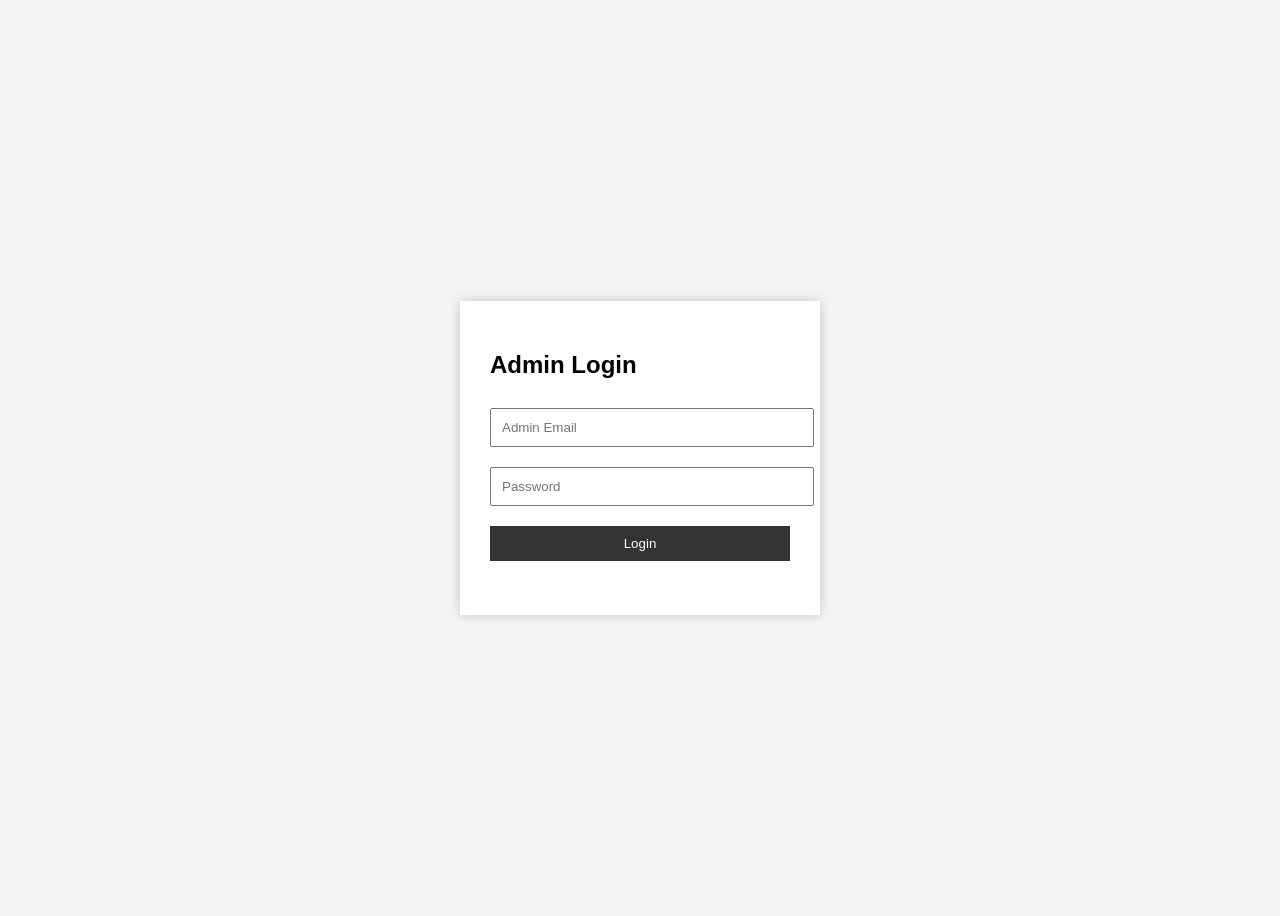
==== admin-login.html @ ff436834 "frontend ready" ====
<!DOCTYPE html>
<html>
<head>
  <title>Admin Login</title>
  <style>
    body {
      font-family: Arial;
      background: #f4f4f4;
      display: flex;
      justify-content: center;
      align-items: center;
      height: 100vh;
    }
    .login-box {
      background: white;
      padding: 30px;
      width: 300px;
      box-shadow: 0 0 10px rgba(0,0,0,0.2);
    }
    input, button {
      width: 100%;
      padding: 10px;
      margin: 10px 0;
    }
    button {
      background: #333;
      color: white;
      border: none;
      cursor: pointer;
    }
    .error {
      color: red;
      font-size: 14px;
    }
  </style>
</head>
<body>

<div class="login-box">
  <h2>Admin Login</h2>

  <input type="email" id="email" placeholder="Admin Email">
  <input type="password" id="password" placeholder="Password">
  <button onclick="login()">Login</button>

  <p class="error" id="error"></p>
</div>

<script>
function login() {
  const email = document.getElementById("email").value;
  const password = document.getElementById("password").value;

  // 🔐 ADMIN CREDENTIALS (change later)
  if (email === "admin@partyparadise.com" && password === "admin123") {
    localStorage.setItem("adminLoggedIn", "true");
    window.location.href = "admin.html";
  } else {
    document.getElementById("error").innerText = "Invalid credentials";
  }
}
</script>

</body>
</html>
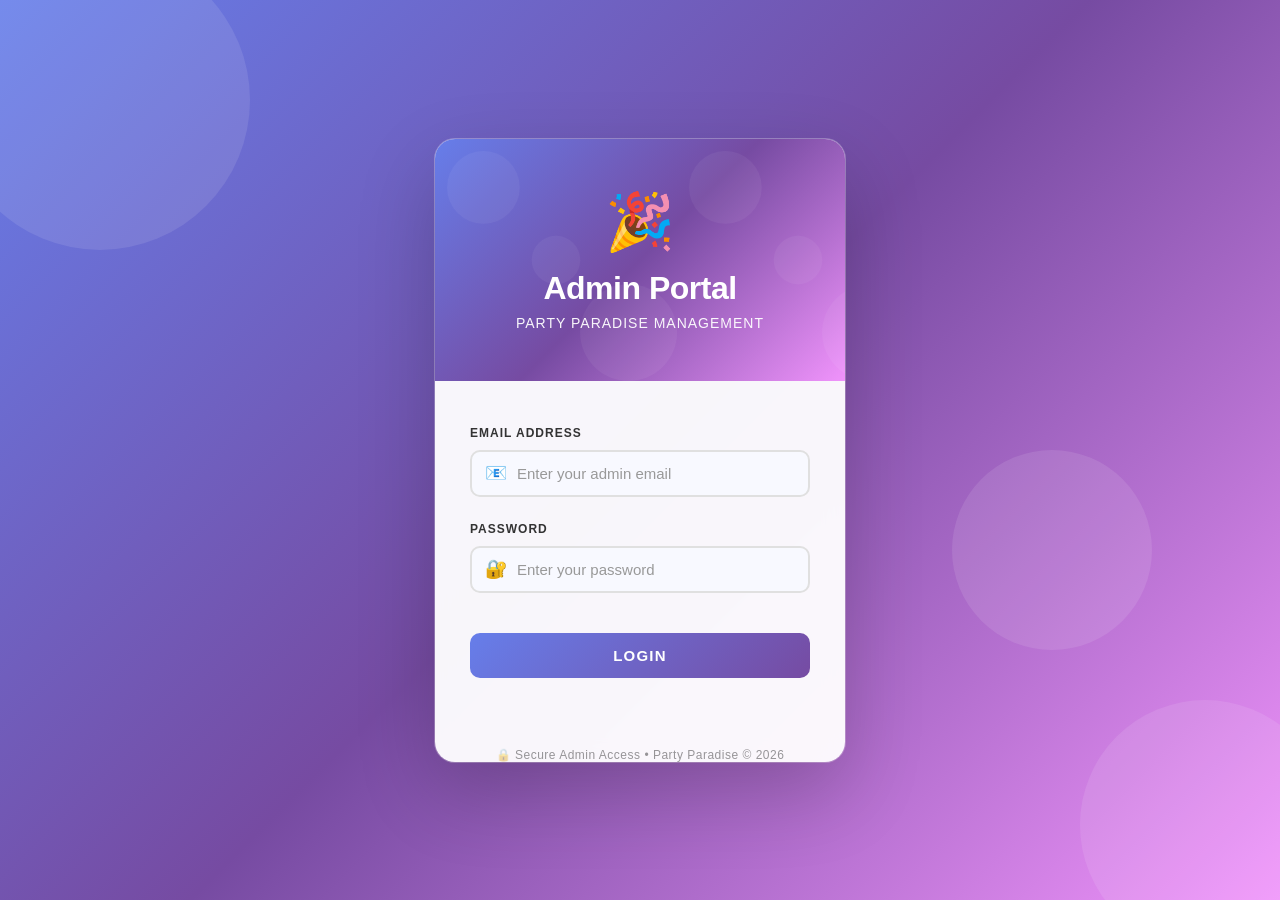
==== commit 79fbd4f2: "ADDED UI" ====
--- a/admin-login.html
+++ b/admin-login.html
@@ -1,64 +1,514 @@
 <!DOCTYPE html>
 <html>
 <head>
-  <title>Admin Login</title>
+  <meta charset="UTF-8">
+  <meta name="viewport" content="width=device-width, initial-scale=1.0">
+  <title>Admin Login - Party Paradise</title>
   <style>
+    * {
+      margin: 0;
+      padding: 0;
+      box-sizing: border-box;
+    }
+
     body {
-      font-family: Arial;
-      background: #f4f4f4;
+      font-family: 'Segoe UI', Tahoma, Geneva, Verdana, sans-serif;
+      background: linear-gradient(135deg, #667eea 0%, #764ba2 50%, #f093fb 100%);
+      min-height: 100vh;
       display: flex;
       justify-content: center;
       align-items: center;
-      height: 100vh;
-    }
-    .login-box {
+      position: relative;
+      overflow: hidden;
+    }
+
+    /* Animated background decorations */
+    .background-decoration {
+      position: fixed;
+      width: 100%;
+      height: 100%;
+      top: 0;
+      left: 0;
+      z-index: 0;
+      overflow: hidden;
+    }
+
+    .blob {
+      position: absolute;
+      border-radius: 50%;
+      opacity: 0.1;
+      animation: float 6s ease-in-out infinite;
+    }
+
+    .blob1 {
+      width: 300px;
+      height: 300px;
       background: white;
-      padding: 30px;
-      width: 300px;
-      box-shadow: 0 0 10px rgba(0,0,0,0.2);
-    }
-    input, button {
+      top: -50px;
+      left: -50px;
+      animation-delay: 0s;
+    }
+
+    .blob2 {
+      width: 250px;
+      height: 250px;
+      background: white;
+      bottom: -50px;
+      right: -50px;
+      animation-delay: 2s;
+    }
+
+    .blob3 {
+      width: 200px;
+      height: 200px;
+      background: white;
+      top: 50%;
+      right: 10%;
+      animation-delay: 4s;
+    }
+
+    @keyframes float {
+      0%, 100% {
+        transform: translate(0, 0) scale(1);
+      }
+      50% {
+        transform: translate(30px, -30px) scale(1.1);
+      }
+    }
+
+    .container {
       width: 100%;
-      padding: 10px;
-      margin: 10px 0;
-    }
-    button {
-      background: #333;
+      max-width: 450px;
+      padding: 20px;
+      position: relative;
+      z-index: 10;
+    }
+
+    .login-wrapper {
+      background: rgba(255, 255, 255, 0.95);
+      backdrop-filter: blur(10px);
+      border-radius: 20px;
+      box-shadow: 0 30px 80px rgba(0, 0, 0, 0.2), 0 0 0 1px rgba(255, 255, 255, 0.3);
+      overflow: hidden;
+      animation: slideUp 0.6s ease-out;
+    }
+
+    @keyframes slideUp {
+      from {
+        opacity: 0;
+        transform: translateY(40px);
+      }
+      to {
+        opacity: 1;
+        transform: translateY(0);
+      }
+    }
+
+    .login-header {
+      background: linear-gradient(135deg, #667eea 0%, #764ba2 50%, #f093fb 100%);
+      padding: 50px 30px;
+      text-align: center;
+      color: white;
+      position: relative;
+      overflow: hidden;
+    }
+
+    .login-header::before {
+      content: '';
+      position: absolute;
+      top: 0;
+      left: 0;
+      right: 0;
+      bottom: 0;
+      background: url('data:image/svg+xml,<svg xmlns="http://www.w3.org/2000/svg" viewBox="0 0 100 100"><circle cx="20" cy="20" r="15" fill="white" opacity="0.05"/><circle cx="80" cy="80" r="20" fill="white" opacity="0.05"/><circle cx="50" cy="50" r="10" fill="white" opacity="0.05"/></svg>');
+      pointer-events: none;
+    }
+
+    .login-header h1 {
+      font-size: 32px;
+      margin-bottom: 8px;
+      font-weight: 700;
+      position: relative;
+      z-index: 2;
+      letter-spacing: -0.5px;
+    }
+
+    .login-header p {
+      font-size: 14px;
+      opacity: 0.95;
+      letter-spacing: 1px;
+      position: relative;
+      z-index: 2;
+      text-transform: uppercase;
+      font-weight: 500;
+    }
+
+    .login-icon {
+      font-size: 56px;
+      margin-bottom: 15px;
+      position: relative;
+      z-index: 2;
+      animation: bounce 2s ease-in-out infinite;
+    }
+
+    @keyframes bounce {
+      0%, 100% {
+        transform: translateY(0);
+      }
+      50% {
+        transform: translateY(-10px);
+      }
+    }
+
+    .login-form {
+      padding: 45px 35px;
+    }
+
+    .form-group {
+      margin-bottom: 25px;
+      position: relative;
+    }
+
+    .form-group label {
+      display: block;
+      font-size: 12px;
+      font-weight: 700;
+      color: #333;
+      margin-bottom: 10px;
+      text-transform: uppercase;
+      letter-spacing: 1px;
+    }
+
+    .input-wrapper {
+      position: relative;
+    }
+
+    .input-icon {
+      position: absolute;
+      left: 15px;
+      top: 50%;
+      transform: translateY(-50%);
+      color: #667eea;
+      font-size: 18px;
+      pointer-events: none;
+      transition: all 0.3s ease;
+    }
+
+    .form-group input {
+      width: 100%;
+      padding: 13px 15px 13px 45px;
+      border: 2px solid #e0e0e0;
+      border-radius: 10px;
+      font-size: 15px;
+      transition: all 0.3s ease;
+      font-family: inherit;
+      background: #f8f9ff;
+    }
+
+    .form-group input:focus {
+      outline: none;
+      border-color: #667eea;
+      box-shadow: 0 0 0 4px rgba(102, 126, 234, 0.15);
+      background-color: white;
+    }
+
+    .form-group input:focus + .input-icon {
+      color: #764ba2;
+      transform: translateY(-50%) scale(1.2);
+    }
+
+    .form-group input::placeholder {
+      color: #999;
+    }
+
+    .login-btn {
+      width: 100%;
+      padding: 14px;
+      background: linear-gradient(135deg, #667eea 0%, #764ba2 100%);
       color: white;
       border: none;
+      border-radius: 10px;
+      font-size: 15px;
+      font-weight: 700;
       cursor: pointer;
-    }
+      transition: all 0.3s ease;
+      margin-top: 15px;
+      text-transform: uppercase;
+      letter-spacing: 1.2px;
+      position: relative;
+      overflow: hidden;
+    }
+
+    .login-btn::before {
+      content: '';
+      position: absolute;
+      top: 0;
+      left: -100%;
+      width: 100%;
+      height: 100%;
+      background: rgba(255, 255, 255, 0.2);
+      transition: left 0.3s ease;
+    }
+
+    .login-btn:hover::before {
+      left: 100%;
+    }
+
+    .login-btn:hover {
+      transform: translateY(-3px);
+      box-shadow: 0 15px 40px rgba(102, 126, 234, 0.4);
+    }
+
+    .login-btn:active {
+      transform: translateY(-1px);
+    }
+
+    .login-btn.loading {
+      pointer-events: none;
+      opacity: 0.8;
+    }
+
+    .spinner {
+      display: none;
+      width: 16px;
+      height: 16px;
+      border: 2px solid rgba(255, 255, 255, 0.3);
+      border-top: 2px solid white;
+      border-radius: 50%;
+      animation: spin 0.8s linear infinite;
+      margin: 0 auto;
+    }
+
+    .login-btn.loading .spinner {
+      display: block;
+    }
+
+    .login-btn.loading .btn-text {
+      display: none;
+    }
+
+    @keyframes spin {
+      to {
+        transform: rotate(360deg);
+      }
+    }
+
     .error {
-      color: red;
-      font-size: 14px;
+      color: #e74c3c;
+      font-size: 13px;
+      margin-top: 15px;
+      padding: 12px 15px;
+      background-color: #ffe0e0;
+      border-left: 4px solid #e74c3c;
+      border-radius: 8px;
+      display: none;
+      animation: shake 0.5s ease;
+    }
+
+    .error.show {
+      display: block;
+      animation: shake 0.5s ease;
+    }
+
+    @keyframes shake {
+      0%, 100% { transform: translateX(0); }
+      25% { transform: translateX(-5px); }
+      75% { transform: translateX(5px); }
+    }
+
+    .success-message {
+      color: #27ae60;
+      font-size: 13px;
+      margin-top: 15px;
+      padding: 12px 15px;
+      background-color: #e0ffe0;
+      border-left: 4px solid #27ae60;
+      border-radius: 8px;
+      display: none;
+      animation: slideIn 0.3s ease;
+    }
+
+    .success-message.show {
+      display: block;
+    }
+
+    @keyframes slideIn {
+      from {
+        opacity: 0;
+        transform: translateY(-10px);
+      }
+      to {
+        opacity: 1;
+        transform: translateY(0);
+      }
+    }
+
+    .footer-text {
+      text-align: center;
+      margin-top: 25px;
+      color: rgba(0, 0, 0, 0.4);
+      font-size: 12px;
+      letter-spacing: 0.5px;
+    }
+
+    @media (max-width: 480px) {
+      .login-header {
+        padding: 40px 25px;
+      }
+
+      .login-form {
+        padding: 35px 25px;
+      }
+
+      .login-header h1 {
+        font-size: 28px;
+      }
+
+      .login-icon {
+        font-size: 48px;
+      }
+
+      .blob1, .blob2, .blob3 {
+        opacity: 0.05;
+      }
     }
   </style>
 </head>
 <body>
-
-<div class="login-box">
-  <h2>Admin Login</h2>
-
-  <input type="email" id="email" placeholder="Admin Email">
-  <input type="password" id="password" placeholder="Password">
-  <button onclick="login()">Login</button>
-
-  <p class="error" id="error"></p>
-</div>
+  <div class="background-decoration">
+    <div class="blob blob1"></div>
+    <div class="blob blob2"></div>
+    <div class="blob blob3"></div>
+  </div>
+
+
+  <div class="container">
+    <div class="login-wrapper">
+      <div class="login-header">
+        <div class="login-icon">🎉</div>
+        <h1>Admin Portal</h1>
+        <p>Party Paradise Management</p>
+      </div>
+
+      <div class="login-form">
+        <form id="loginForm">
+          <div class="form-group">
+            <label for="email">Email Address</label>
+            <div class="input-wrapper">
+              <input type="email" id="email" placeholder="Enter your admin email" required>
+              <span class="input-icon">📧</span>
+            </div>
+          </div>
+
+          <div class="form-group">
+            <label for="password">Password</label>
+            <div class="input-wrapper">
+              <input type="password" id="password" placeholder="Enter your password" required>
+              <span class="input-icon">🔐</span>
+            </div>
+          </div>
+
+          <button type="button" class="login-btn" onclick="login()" id="loginBtn">
+            <span class="btn-text">Login</span>
+            <div class="spinner"></div>
+          </button>
+
+          <p class="error" id="error"></p>
+          <p class="success-message" id="success"></p>
+        </form>
+      </div>
+
+      <div class="footer-text">
+        🔒 Secure Admin Access • Party Paradise © 2026
+      </div>
+    </div>
+  </div>
 
 <script>
 function login() {
-  const email = document.getElementById("email").value;
+  const email = document.getElementById("email").value.trim();
   const password = document.getElementById("password").value;
-
-  // 🔐 ADMIN CREDENTIALS (change later)
-  if (email === "admin@partyparadise.com" && password === "admin123") {
-    localStorage.setItem("adminLoggedIn", "true");
-    window.location.href = "admin.html";
-  } else {
-    document.getElementById("error").innerText = "Invalid credentials";
+  const errorElement = document.getElementById("error");
+  const successElement = document.getElementById("success");
+  const loginBtn = document.getElementById("loginBtn");
+
+  // Clear previous messages
+  errorElement.classList.remove("show");
+  successElement.classList.remove("show");
+  errorElement.innerText = "";
+  successElement.innerText = "";
+
+  // Validation
+  if (!email || !password) {
+    errorElement.innerText = "⚠️ Please enter both email and password";
+    errorElement.classList.add("show");
+    return;
   }
+
+  // Email validation
+  if (!isValidEmail(email)) {
+    errorElement.innerText = "⚠️ Please enter a valid email address";
+    errorElement.classList.add("show");
+    return;
+  }
+
+  // Show loading state
+  loginBtn.classList.add("loading");
+
+  // Simulate API call delay
+  setTimeout(() => {
+    // 🔐 ADMIN CREDENTIALS (change later)
+    if (email === "admin@partyparadise.com" && password === "admin123") {
+      // Success
+      successElement.innerText = "✅ Login successful! Redirecting...";
+      successElement.classList.add("show");
+
+      localStorage.setItem("adminLoggedIn", "true");
+
+      // Redirect after a brief delay
+      setTimeout(() => {
+        window.location.href = "admin.html";
+      }, 800);
+    } else {
+      // Failure
+      errorElement.innerText = "❌ Invalid email or password. Please try again.";
+      errorElement.classList.add("show");
+      loginBtn.classList.remove("loading");
+
+      // Shake animation - shake the form
+      document.querySelector(".login-wrapper").style.animation = "none";
+      setTimeout(() => {
+        document.querySelector(".login-wrapper").style.animation = "";
+      }, 10);
+    }
+  }, 1000);
 }
+
+function isValidEmail(email) {
+  const emailRegex = /^[^\s@]+@[^\s@]+\.[^\s@]+$/;
+  return emailRegex.test(email);
+}
+
+// Allow Enter key to submit form
+document.addEventListener("DOMContentLoaded", function() {
+  document.getElementById("loginForm").addEventListener("keypress", function(e) {
+    if (e.key === "Enter") {
+      e.preventDefault();
+      login();
+    }
+  });
+
+  // Add focus effects to inputs
+  const inputs = document.querySelectorAll(".form-group input");
+  inputs.forEach(input => {
+    input.addEventListener("focus", function() {
+      this.parentElement.parentElement.classList.add("focused");
+    });
+    input.addEventListener("blur", function() {
+      this.parentElement.parentElement.classList.remove("focused");
+    });
+  });
+});
 </script>
 
 </body>
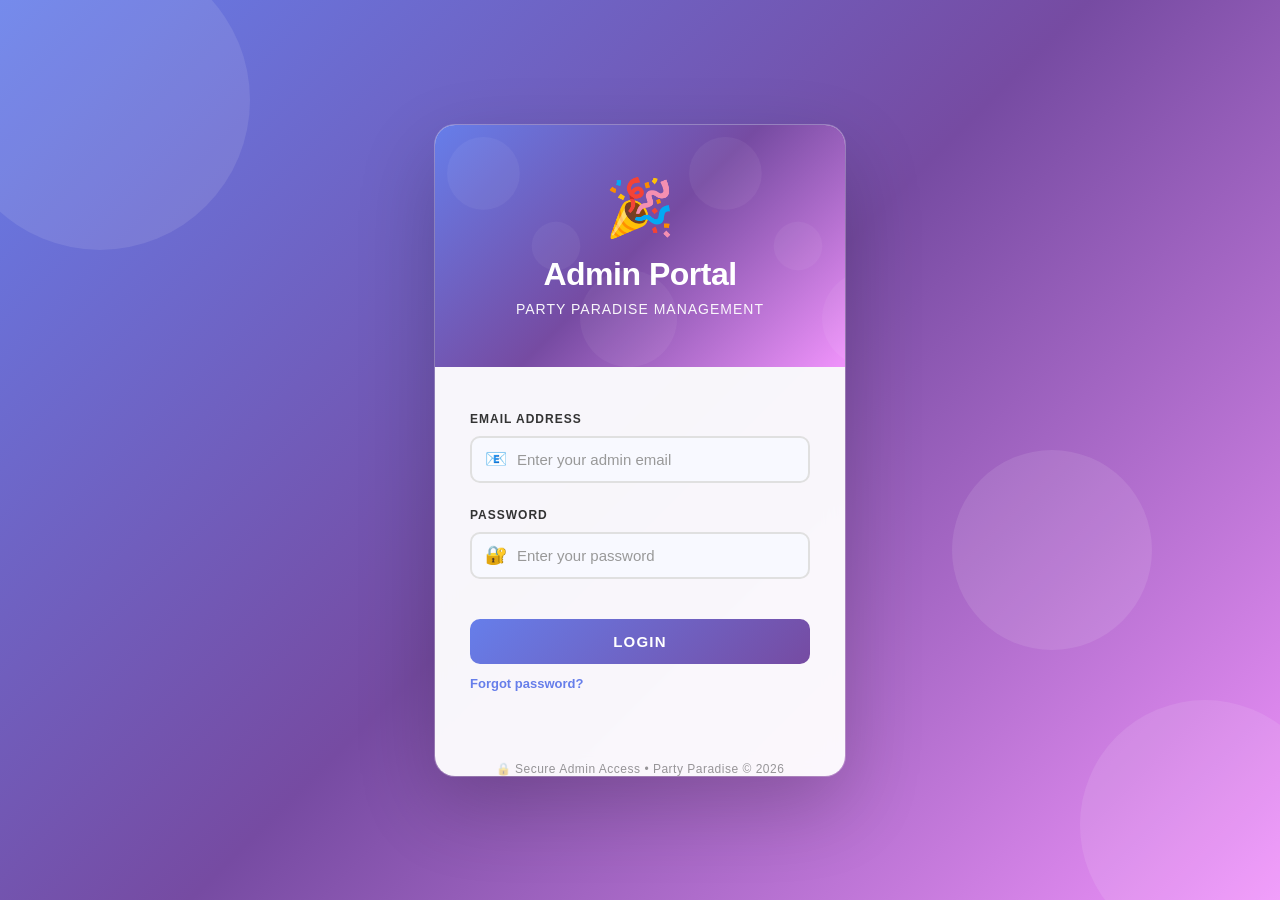
==== commit 71a7fed7: "Enhanced UI and updated website" ====
--- a/admin-login.html
+++ b/admin-login.html
@@ -162,6 +162,21 @@
 
     .login-form {
       padding: 45px 35px;
+    }
+
+    .forgot-password {
+      display: inline-flex;
+      margin-top: 12px;
+      color: #667eea;
+      font-size: 13px;
+      font-weight: 600;
+      text-decoration: none;
+      transition: color 0.2s ease;
+    }
+
+    .forgot-password:hover {
+      color: #764ba2;
+      text-decoration: underline;
     }
 
     .form-group {
@@ -351,6 +366,112 @@
       letter-spacing: 0.5px;
     }
 
+    .modal {
+      display: none;
+      position: fixed;
+      inset: 0;
+      z-index: 2000;
+      background: rgba(15, 23, 42, 0.52);
+      padding: 20px;
+      backdrop-filter: blur(6px);
+    }
+
+    .modal.show {
+      display: flex;
+      align-items: center;
+      justify-content: center;
+    }
+
+    .modal-card {
+      width: 100%;
+      max-width: 420px;
+      background: rgba(255, 255, 255, 0.97);
+      border-radius: 18px;
+      box-shadow: 0 24px 60px rgba(0, 0, 0, 0.22);
+      overflow: hidden;
+      animation: slideUp 0.25s ease-out;
+    }
+
+    .modal-head {
+      padding: 22px 24px 16px;
+      background: linear-gradient(135deg, #667eea 0%, #764ba2 100%);
+      color: white;
+    }
+
+    .modal-head h3 {
+      font-size: 20px;
+      margin-bottom: 6px;
+    }
+
+    .modal-head p {
+      font-size: 13px;
+      opacity: 0.92;
+      text-transform: none;
+      letter-spacing: 0;
+    }
+
+    .modal-body {
+      padding: 22px 24px 24px;
+    }
+
+    .modal-actions {
+      display: flex;
+      gap: 10px;
+      margin-top: 10px;
+    }
+
+    .secondary-btn {
+      width: 100%;
+      padding: 14px;
+      border-radius: 10px;
+      border: 1px solid #d9def7;
+      background: #fff;
+      color: #667eea;
+      font-weight: 700;
+      cursor: pointer;
+      transition: all 0.2s ease;
+    }
+
+    .secondary-btn:hover {
+      background: #f6f8ff;
+    }
+
+    .reset-step {
+      display: none;
+    }
+
+    .reset-step.active {
+      display: block;
+    }
+
+    .otp-hint {
+      margin-top: 10px;
+      font-size: 13px;
+      color: #555;
+      line-height: 1.5;
+    }
+
+    .mini-label {
+      display: block;
+      margin-bottom: 8px;
+      font-size: 12px;
+      font-weight: 700;
+      color: #333;
+      text-transform: uppercase;
+      letter-spacing: 1px;
+    }
+
+    .mobile-pill {
+      display: inline-block;
+      margin-top: 6px;
+      padding: 6px 10px;
+      border-radius: 999px;
+      background: #eef2ff;
+      color: #4f46e5;
+      font-size: 12px;
+      font-weight: 700;
+    }
+
     @media (max-width: 480px) {
       .login-header {
         padding: 40px 25px;
@@ -413,6 +534,8 @@
             <div class="spinner"></div>
           </button>
 
+          <a href="#" class="forgot-password" id="forgotPasswordLink">Forgot password?</a>
+
           <p class="error" id="error"></p>
           <p class="success-message" id="success"></p>
         </form>
@@ -424,7 +547,156 @@
     </div>
   </div>
 
+  <div class="modal" id="resetModal" aria-hidden="true">
+    <div class="modal-card">
+      <div class="modal-head">
+        <h3>Reset Password</h3>
+        <p>Verify the OTP sent to the registered mobile number.</p>
+      </div>
+      <div class="modal-body">
+        <div id="resetStep1" class="reset-step active">
+          <label class="mini-label" for="resetMobile">Registered Mobile Number</label>
+          <input type="tel" id="resetMobile" value="+91 8884093228" readonly>
+          <div class="mobile-pill">Registered mobile on file</div>
+          <p class="otp-hint">An OTP will be generated for the registered mobile number. This demo flow simulates the OTP step inside the admin login page.</p>
+          <div class="modal-actions">
+            <button type="button" class="login-btn" id="sendOtpBtn" style="margin-top:0;">Send OTP</button>
+            <button type="button" class="secondary-btn" id="cancelResetBtn">Cancel</button>
+          </div>
+        </div>
+
+        <div id="resetStep2" class="reset-step">
+          <label class="mini-label" for="otpInput">Enter OTP</label>
+          <input type="text" id="otpInput" placeholder="Enter 6-digit OTP" maxlength="6">
+
+          <label class="mini-label" for="newPassword" style="margin-top:16px;">New Password</label>
+          <input type="password" id="newPassword" placeholder="Create new password">
+
+          <label class="mini-label" for="confirmPassword" style="margin-top:16px;">Confirm Password</label>
+          <input type="password" id="confirmPassword" placeholder="Confirm new password">
+
+          <p class="otp-hint" id="otpInfo"></p>
+          <div class="modal-actions">
+            <button type="button" class="login-btn" id="verifyOtpBtn" style="margin-top:0;">Verify and Reset</button>
+            <button type="button" class="secondary-btn" id="backBtn">Back</button>
+          </div>
+        </div>
+
+        <p class="error" id="resetError" style="display:none;"></p>
+        <p class="success-message" id="resetSuccess" style="display:none;"></p>
+      </div>
+    </div>
+  </div>
+
 <script>
+const DEFAULT_ADMIN_PASSWORD = "admin123";
+const ADMIN_PASSWORD_KEY = "partyParadiseAdminPassword";
+const OTP_KEY = "partyParadiseAdminOtp";
+const OTP_EXPIRES_KEY = "partyParadiseAdminOtpExpires";
+
+function getStoredAdminPassword() {
+  return localStorage.getItem(ADMIN_PASSWORD_KEY) || DEFAULT_ADMIN_PASSWORD;
+}
+
+function setMessage(element, text, type) {
+  element.classList.remove("show");
+  element.style.display = "block";
+  element.textContent = text;
+  element.style.color = type === "success" ? "#1f8f56" : "#e74c3c";
+  element.style.backgroundColor = type === "success" ? "#e0ffe0" : "#ffe0e0";
+  element.style.borderLeftColor = type === "success" ? "#27ae60" : "#e74c3c";
+  element.classList.add("show");
+}
+
+function clearMessage(element) {
+  element.classList.remove("show");
+  element.style.display = "none";
+  element.textContent = "";
+}
+
+function openResetModal() {
+  document.getElementById("resetModal").classList.add("show");
+  document.getElementById("resetModal").setAttribute("aria-hidden", "false");
+  document.getElementById("resetStep1").classList.add("active");
+  document.getElementById("resetStep2").classList.remove("active");
+  document.getElementById("otpInput").value = "";
+  document.getElementById("newPassword").value = "";
+  document.getElementById("confirmPassword").value = "";
+  clearMessage(document.getElementById("resetError"));
+  clearMessage(document.getElementById("resetSuccess"));
+}
+
+function closeResetModal() {
+  document.getElementById("resetModal").classList.remove("show");
+  document.getElementById("resetModal").setAttribute("aria-hidden", "true");
+}
+
+function generateOtp() {
+  return String(Math.floor(100000 + Math.random() * 900000));
+}
+
+function startOtpFlow() {
+  const otp = generateOtp();
+  const expiresAt = Date.now() + 5 * 60 * 1000;
+  localStorage.setItem(OTP_KEY, otp);
+  localStorage.setItem(OTP_EXPIRES_KEY, String(expiresAt));
+
+  document.getElementById("otpInfo").innerHTML =
+    `OTP sent to the registered mobile number <span class="mobile-pill">+91 8884093228</span>. Demo OTP: <strong>${otp}</strong>`;
+
+  document.getElementById("resetStep1").classList.remove("active");
+  document.getElementById("resetStep2").classList.add("active");
+  clearMessage(document.getElementById("resetError"));
+  clearMessage(document.getElementById("resetSuccess"));
+}
+
+function verifyAndResetPassword() {
+  const enteredOtp = document.getElementById("otpInput").value.trim();
+  const newPassword = document.getElementById("newPassword").value;
+  const confirmPassword = document.getElementById("confirmPassword").value;
+  const resetError = document.getElementById("resetError");
+  const resetSuccess = document.getElementById("resetSuccess");
+  const savedOtp = localStorage.getItem(OTP_KEY);
+  const expiresAt = Number(localStorage.getItem(OTP_EXPIRES_KEY) || 0);
+
+  clearMessage(resetError);
+  clearMessage(resetSuccess);
+
+  if (!enteredOtp || !newPassword || !confirmPassword) {
+    setMessage(resetError, "Please fill in the OTP and both password fields.", "error");
+    return;
+  }
+
+  if (Date.now() > expiresAt) {
+    setMessage(resetError, "OTP expired. Please request a new one.", "error");
+    return;
+  }
+
+  if (enteredOtp !== savedOtp) {
+    setMessage(resetError, "Invalid OTP. Please try again.", "error");
+    return;
+  }
+
+  if (newPassword.length < 6) {
+    setMessage(resetError, "Password should be at least 6 characters.", "error");
+    return;
+  }
+
+  if (newPassword !== confirmPassword) {
+    setMessage(resetError, "Passwords do not match.", "error");
+    return;
+  }
+
+  localStorage.setItem(ADMIN_PASSWORD_KEY, newPassword);
+  localStorage.removeItem(OTP_KEY);
+  localStorage.removeItem(OTP_EXPIRES_KEY);
+  setMessage(resetSuccess, "Password updated successfully. You can now log in with the new password.", "success");
+
+  setTimeout(() => {
+    closeResetModal();
+  }, 1200);
+}
+
 function login() {
   const email = document.getElementById("email").value.trim();
   const password = document.getElementById("password").value;
@@ -458,7 +730,7 @@
   // Simulate API call delay
   setTimeout(() => {
     // 🔐 ADMIN CREDENTIALS (change later)
-    if (email === "admin@partyparadise.com" && password === "admin123") {
+    if (email === "admin@partyparadise.com" && password === getStoredAdminPassword()) {
       // Success
       successElement.innerText = "✅ Login successful! Redirecting...";
       successElement.classList.add("show");
@@ -508,8 +780,29 @@
       this.parentElement.parentElement.classList.remove("focused");
     });
   });
+
+  document.getElementById("forgotPasswordLink").addEventListener("click", function(e) {
+    e.preventDefault();
+    openResetModal();
+  });
+
+  document.getElementById("sendOtpBtn").addEventListener("click", startOtpFlow);
+  document.getElementById("verifyOtpBtn").addEventListener("click", verifyAndResetPassword);
+  document.getElementById("cancelResetBtn").addEventListener("click", closeResetModal);
+  document.getElementById("backBtn").addEventListener("click", function() {
+    document.getElementById("resetStep2").classList.remove("active");
+    document.getElementById("resetStep1").classList.add("active");
+    clearMessage(document.getElementById("resetError"));
+    clearMessage(document.getElementById("resetSuccess"));
+  });
+
+  document.getElementById("resetModal").addEventListener("click", function(e) {
+    if (e.target === this) {
+      closeResetModal();
+    }
+  });
 });
 </script>
 
 </body>
-</html>
+</html>
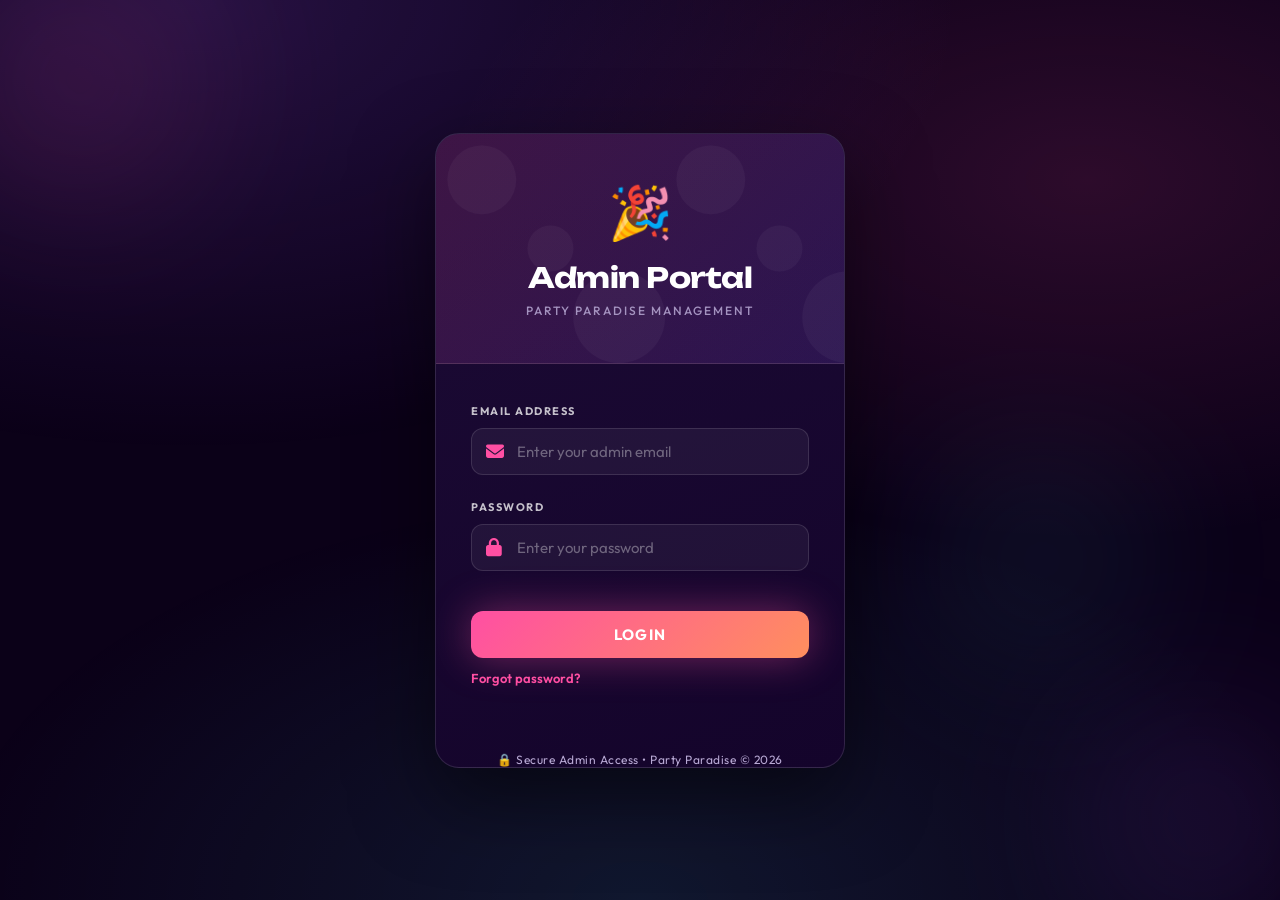
==== commit 38061022: "Enhanced UI for index" ====
--- a/admin-login.html
+++ b/admin-login.html
@@ -1,9 +1,11 @@
 <!DOCTYPE html>
-<html>
+<html lang="en">
 <head>
   <meta charset="UTF-8">
   <meta name="viewport" content="width=device-width, initial-scale=1.0">
   <title>Admin Login - Party Paradise</title>
+  <link href="https://fonts.googleapis.com/css2?family=Unbounded:wght@400;600;700;800&family=Outfit:wght@300;400;500;600;700&display=swap" rel="stylesheet">
+  <link rel="stylesheet" href="https://cdnjs.cloudflare.com/ajax/libs/font-awesome/6.4.0/css/all.min.css">
   <style>
     * {
       margin: 0;
@@ -11,18 +13,52 @@
       box-sizing: border-box;
     }
 
+    :root {
+      --bg-deep: #0b0118;
+      --bg-dark: #14042b;
+      --pink: #ff4fa3;
+      --violet: #9b5cff;
+      --cyan: #45e6ff;
+      --amber: #ffbe3d;
+      --mint: #6cf5b0;
+      --text-light: #ffffff;
+      --text-muted: #b8a9d4;
+      --text-soft: rgba(255, 255, 255, 0.75);
+      --glass-border: 1px solid rgba(255, 255, 255, 0.12);
+      --gradient-pink: linear-gradient(135deg, #ff4fa3 0%, #ff8f5e 100%);
+      --gradient-violet: linear-gradient(135deg, #9b5cff 0%, #45e6ff 100%);
+      --glow-pink: 0 0 40px rgba(255, 79, 163, 0.4);
+      --radius: 24px;
+      --radius-sm: 16px;
+      --font-display: 'Unbounded', cursive;
+      --font-body: 'Outfit', sans-serif;
+    }
+
     body {
-      font-family: 'Segoe UI', Tahoma, Geneva, Verdana, sans-serif;
-      background: linear-gradient(135deg, #667eea 0%, #764ba2 50%, #f093fb 100%);
+      font-family: var(--font-body);
+      background: var(--bg-deep);
       min-height: 100vh;
       display: flex;
       justify-content: center;
       align-items: center;
       position: relative;
       overflow: hidden;
-    }
-
-    /* Animated background decorations */
+      color: var(--text-light);
+    }
+
+    /* Ambient background */
+    body::before {
+      content: '';
+      position: fixed;
+      inset: 0;
+      background:
+        radial-gradient(ellipse 60% 50% at 15% 0%, rgba(155, 92, 255, 0.18), transparent),
+        radial-gradient(ellipse 50% 40% at 85% 20%, rgba(255, 79, 163, 0.14), transparent),
+        radial-gradient(ellipse 55% 45% at 50% 100%, rgba(69, 230, 255, 0.10), transparent);
+      z-index: 0;
+      pointer-events: none;
+    }
+
     .background-decoration {
       position: fixed;
       width: 100%;
@@ -31,49 +67,46 @@
       left: 0;
       z-index: 0;
       overflow: hidden;
+      pointer-events: none;
     }
 
     .blob {
       position: absolute;
       border-radius: 50%;
-      opacity: 0.1;
-      animation: float 6s ease-in-out infinite;
+      filter: blur(90px);
+      opacity: 0.25;
+      animation: float 8s ease-in-out infinite;
     }
 
     .blob1 {
-      width: 300px;
-      height: 300px;
-      background: white;
-      top: -50px;
-      left: -50px;
-      animation-delay: 0s;
+      width: 320px;
+      height: 320px;
+      background: radial-gradient(circle, #ff4fa3, transparent 70%);
+      top: -80px;
+      left: -80px;
     }
 
     .blob2 {
-      width: 250px;
-      height: 250px;
-      background: white;
-      bottom: -50px;
-      right: -50px;
+      width: 280px;
+      height: 280px;
+      background: radial-gradient(circle, #9b5cff, transparent 70%);
+      bottom: -60px;
+      right: -60px;
       animation-delay: 2s;
     }
 
     .blob3 {
-      width: 200px;
-      height: 200px;
-      background: white;
+      width: 220px;
+      height: 220px;
+      background: radial-gradient(circle, #45e6ff, transparent 70%);
       top: 50%;
       right: 10%;
       animation-delay: 4s;
     }
 
     @keyframes float {
-      0%, 100% {
-        transform: translate(0, 0) scale(1);
-      }
-      50% {
-        transform: translate(30px, -30px) scale(1.1);
-      }
+      0%, 100% { transform: translate(0, 0) scale(1); }
+      50% { transform: translate(30px, -30px) scale(1.1); }
     }
 
     .container {
@@ -85,30 +118,27 @@
     }
 
     .login-wrapper {
-      background: rgba(255, 255, 255, 0.95);
-      backdrop-filter: blur(10px);
-      border-radius: 20px;
-      box-shadow: 0 30px 80px rgba(0, 0, 0, 0.2), 0 0 0 1px rgba(255, 255, 255, 0.3);
+      background: linear-gradient(160deg, #1c0b35, #14042b);
+      backdrop-filter: blur(20px);
+      -webkit-backdrop-filter: blur(20px);
+      border: var(--glass-border);
+      border-radius: var(--radius);
+      box-shadow: 0 30px 80px rgba(0, 0, 0, 0.5);
       overflow: hidden;
       animation: slideUp 0.6s ease-out;
     }
 
     @keyframes slideUp {
-      from {
-        opacity: 0;
-        transform: translateY(40px);
-      }
-      to {
-        opacity: 1;
-        transform: translateY(0);
-      }
+      from { opacity: 0; transform: translateY(40px); }
+      to { opacity: 1; transform: translateY(0); }
     }
 
     .login-header {
-      background: linear-gradient(135deg, #667eea 0%, #764ba2 50%, #f093fb 100%);
-      padding: 50px 30px;
+      background: linear-gradient(135deg, rgba(255, 79, 163, 0.15), rgba(155, 92, 255, 0.15));
+      border-bottom: var(--glass-border);
+      padding: 45px 30px;
       text-align: center;
-      color: white;
+      color: var(--text-light);
       position: relative;
       overflow: hidden;
     }
@@ -120,12 +150,13 @@
       left: 0;
       right: 0;
       bottom: 0;
-      background: url('data:image/svg+xml,<svg xmlns="http://www.w3.org/2000/svg" viewBox="0 0 100 100"><circle cx="20" cy="20" r="15" fill="white" opacity="0.05"/><circle cx="80" cy="80" r="20" fill="white" opacity="0.05"/><circle cx="50" cy="50" r="10" fill="white" opacity="0.05"/></svg>');
+      background: url('data:image/svg+xml,<svg xmlns="http://www.w3.org/2000/svg" viewBox="0 0 100 100"><circle cx="20" cy="20" r="15" fill="white" opacity="0.04"/><circle cx="80" cy="80" r="20" fill="white" opacity="0.04"/><circle cx="50" cy="50" r="10" fill="white" opacity="0.04"/></svg>');
       pointer-events: none;
     }
 
     .login-header h1 {
-      font-size: 32px;
+      font-family: var(--font-display);
+      font-size: 28px;
       margin-bottom: 8px;
       font-weight: 700;
       position: relative;
@@ -134,40 +165,38 @@
     }
 
     .login-header p {
-      font-size: 14px;
-      opacity: 0.95;
-      letter-spacing: 1px;
+      font-size: 12px;
+      opacity: 0.85;
+      letter-spacing: 2px;
       position: relative;
       z-index: 2;
       text-transform: uppercase;
       font-weight: 500;
+      color: var(--text-muted);
     }
 
     .login-icon {
-      font-size: 56px;
+      font-size: 52px;
       margin-bottom: 15px;
       position: relative;
       z-index: 2;
       animation: bounce 2s ease-in-out infinite;
+      display: inline-block;
     }
 
     @keyframes bounce {
-      0%, 100% {
-        transform: translateY(0);
-      }
-      50% {
-        transform: translateY(-10px);
-      }
+      0%, 100% { transform: translateY(0); }
+      50% { transform: translateY(-10px); }
     }
 
     .login-form {
-      padding: 45px 35px;
+      padding: 40px 35px;
     }
 
     .forgot-password {
       display: inline-flex;
       margin-top: 12px;
-      color: #667eea;
+      color: var(--pink);
       font-size: 13px;
       font-weight: 600;
       text-decoration: none;
@@ -175,7 +204,7 @@
     }
 
     .forgot-password:hover {
-      color: #764ba2;
+      color: var(--amber);
       text-decoration: underline;
     }
 
@@ -186,12 +215,12 @@
 
     .form-group label {
       display: block;
-      font-size: 12px;
+      font-size: 11px;
       font-weight: 700;
-      color: #333;
+      color: var(--text-soft);
       margin-bottom: 10px;
       text-transform: uppercase;
-      letter-spacing: 1px;
+      letter-spacing: 1.5px;
     }
 
     .input-wrapper {
@@ -203,7 +232,7 @@
       left: 15px;
       top: 50%;
       transform: translateY(-50%);
-      color: #667eea;
+      color: var(--pink);
       font-size: 18px;
       pointer-events: none;
       transition: all 0.3s ease;
@@ -212,37 +241,38 @@
     .form-group input {
       width: 100%;
       padding: 13px 15px 13px 45px;
-      border: 2px solid #e0e0e0;
-      border-radius: 10px;
+      background: rgba(255, 255, 255, 0.05);
+      border: 1px solid rgba(255, 255, 255, 0.12);
+      border-radius: 12px;
       font-size: 15px;
       transition: all 0.3s ease;
-      font-family: inherit;
-      background: #f8f9ff;
+      font-family: var(--font-body);
+      color: var(--text-light);
+    }
+
+    .form-group input::placeholder {
+      color: rgba(255, 255, 255, 0.35);
     }
 
     .form-group input:focus {
       outline: none;
-      border-color: #667eea;
-      box-shadow: 0 0 0 4px rgba(102, 126, 234, 0.15);
-      background-color: white;
+      border-color: var(--pink);
+      box-shadow: 0 0 0 4px rgba(255, 79, 163, 0.15);
+      background: rgba(255, 79, 163, 0.06);
     }
 
     .form-group input:focus + .input-icon {
-      color: #764ba2;
+      color: var(--amber);
       transform: translateY(-50%) scale(1.2);
-    }
-
-    .form-group input::placeholder {
-      color: #999;
     }
 
     .login-btn {
       width: 100%;
       padding: 14px;
-      background: linear-gradient(135deg, #667eea 0%, #764ba2 100%);
+      background: var(--gradient-pink);
       color: white;
       border: none;
-      border-radius: 10px;
+      border-radius: 12px;
       font-size: 15px;
       font-weight: 700;
       cursor: pointer;
@@ -252,6 +282,8 @@
       letter-spacing: 1.2px;
       position: relative;
       overflow: hidden;
+      font-family: var(--font-body);
+      box-shadow: var(--glow-pink);
     }
 
     .login-btn::before {
@@ -271,7 +303,7 @@
 
     .login-btn:hover {
       transform: translateY(-3px);
-      box-shadow: 0 15px 40px rgba(102, 126, 234, 0.4);
+      box-shadow: 0 15px 40px rgba(255, 79, 163, 0.5);
     }
 
     .login-btn:active {
@@ -303,18 +335,16 @@
     }
 
     @keyframes spin {
-      to {
-        transform: rotate(360deg);
-      }
+      to { transform: rotate(360deg); }
     }
 
     .error {
-      color: #e74c3c;
+      color: #ff6b8a;
       font-size: 13px;
       margin-top: 15px;
       padding: 12px 15px;
-      background-color: #ffe0e0;
-      border-left: 4px solid #e74c3c;
+      background-color: rgba(255, 79, 163, 0.12);
+      border-left: 4px solid var(--pink);
       border-radius: 8px;
       display: none;
       animation: shake 0.5s ease;
@@ -332,12 +362,12 @@
     }
 
     .success-message {
-      color: #27ae60;
+      color: var(--mint);
       font-size: 13px;
       margin-top: 15px;
       padding: 12px 15px;
-      background-color: #e0ffe0;
-      border-left: 4px solid #27ae60;
+      background-color: rgba(108, 245, 176, 0.12);
+      border-left: 4px solid var(--mint);
       border-radius: 8px;
       display: none;
       animation: slideIn 0.3s ease;
@@ -348,20 +378,14 @@
     }
 
     @keyframes slideIn {
-      from {
-        opacity: 0;
-        transform: translateY(-10px);
-      }
-      to {
-        opacity: 1;
-        transform: translateY(0);
-      }
+      from { opacity: 0; transform: translateY(-10px); }
+      to { opacity: 1; transform: translateY(0); }
     }
 
     .footer-text {
       text-align: center;
       margin-top: 25px;
-      color: rgba(0, 0, 0, 0.4);
+      color: var(--text-muted);
       font-size: 12px;
       letter-spacing: 0.5px;
     }
@@ -371,9 +395,10 @@
       position: fixed;
       inset: 0;
       z-index: 2000;
-      background: rgba(15, 23, 42, 0.52);
+      background: rgba(6, 1, 15, 0.75);
       padding: 20px;
-      backdrop-filter: blur(6px);
+      backdrop-filter: blur(10px);
+      -webkit-backdrop-filter: blur(10px);
     }
 
     .modal.show {
@@ -385,29 +410,33 @@
     .modal-card {
       width: 100%;
       max-width: 420px;
-      background: rgba(255, 255, 255, 0.97);
-      border-radius: 18px;
-      box-shadow: 0 24px 60px rgba(0, 0, 0, 0.22);
+      background: linear-gradient(160deg, #1c0b35, #14042b);
+      border: var(--glass-border);
+      border-radius: var(--radius);
+      box-shadow: 0 24px 60px rgba(0, 0, 0, 0.5);
       overflow: hidden;
       animation: slideUp 0.25s ease-out;
     }
 
     .modal-head {
       padding: 22px 24px 16px;
-      background: linear-gradient(135deg, #667eea 0%, #764ba2 100%);
-      color: white;
+      background: linear-gradient(135deg, rgba(255, 79, 163, 0.15), rgba(155, 92, 255, 0.15));
+      border-bottom: var(--glass-border);
+      color: var(--text-light);
     }
 
     .modal-head h3 {
-      font-size: 20px;
+      font-family: var(--font-display);
+      font-size: 18px;
       margin-bottom: 6px;
     }
 
     .modal-head p {
       font-size: 13px;
-      opacity: 0.92;
+      opacity: 0.85;
       text-transform: none;
       letter-spacing: 0;
+      color: var(--text-muted);
     }
 
     .modal-body {
@@ -423,17 +452,18 @@
     .secondary-btn {
       width: 100%;
       padding: 14px;
-      border-radius: 10px;
-      border: 1px solid #d9def7;
-      background: #fff;
-      color: #667eea;
+      border-radius: 12px;
+      border: 1px solid rgba(255, 255, 255, 0.15);
+      background: rgba(255, 255, 255, 0.05);
+      color: var(--text-light);
       font-weight: 700;
       cursor: pointer;
       transition: all 0.2s ease;
+      font-family: var(--font-body);
     }
 
     .secondary-btn:hover {
-      background: #f6f8ff;
+      background: rgba(255, 255, 255, 0.12);
     }
 
     .reset-step {
@@ -447,18 +477,18 @@
     .otp-hint {
       margin-top: 10px;
       font-size: 13px;
-      color: #555;
+      color: var(--text-muted);
       line-height: 1.5;
     }
 
     .mini-label {
       display: block;
       margin-bottom: 8px;
-      font-size: 12px;
+      font-size: 11px;
       font-weight: 700;
-      color: #333;
+      color: var(--text-soft);
       text-transform: uppercase;
-      letter-spacing: 1px;
+      letter-spacing: 1.5px;
     }
 
     .mobile-pill {
@@ -466,10 +496,34 @@
       margin-top: 6px;
       padding: 6px 10px;
       border-radius: 999px;
-      background: #eef2ff;
-      color: #4f46e5;
+      background: rgba(155, 92, 255, 0.15);
+      color: #cfb5ff;
       font-size: 12px;
       font-weight: 700;
+    }
+
+    .modal-body input {
+      width: 100%;
+      padding: 13px 15px;
+      background: rgba(255, 255, 255, 0.05);
+      border: 1px solid rgba(255, 255, 255, 0.12);
+      border-radius: 12px;
+      font-size: 15px;
+      transition: all 0.3s ease;
+      font-family: var(--font-body);
+      color: var(--text-light);
+      margin-bottom: 4px;
+    }
+
+    .modal-body input::placeholder {
+      color: rgba(255, 255, 255, 0.35);
+    }
+
+    .modal-body input:focus {
+      outline: none;
+      border-color: var(--pink);
+      box-shadow: 0 0 0 4px rgba(255, 79, 163, 0.15);
+      background: rgba(255, 79, 163, 0.06);
     }
 
     @media (max-width: 480px) {
@@ -482,15 +536,15 @@
       }
 
       .login-header h1 {
-        font-size: 28px;
+        font-size: 24px;
       }
 
       .login-icon {
-        font-size: 48px;
+        font-size: 44px;
       }
 
       .blob1, .blob2, .blob3 {
-        opacity: 0.05;
+        opacity: 0.15;
       }
     }
   </style>
@@ -502,7 +556,6 @@
     <div class="blob blob3"></div>
   </div>
 
-
   <div class="container">
     <div class="login-wrapper">
       <div class="login-header">
@@ -517,7 +570,7 @@
             <label for="email">Email Address</label>
             <div class="input-wrapper">
               <input type="email" id="email" placeholder="Enter your admin email" required>
-              <span class="input-icon">📧</span>
+              <span class="input-icon"><i class="fas fa-envelope"></i></span>
             </div>
           </div>
 
@@ -525,7 +578,7 @@
             <label for="password">Password</label>
             <div class="input-wrapper">
               <input type="password" id="password" placeholder="Enter your password" required>
-              <span class="input-icon">🔐</span>
+              <span class="input-icon"><i class="fas fa-lock"></i></span>
             </div>
           </div>
 
@@ -602,9 +655,9 @@
   element.classList.remove("show");
   element.style.display = "block";
   element.textContent = text;
-  element.style.color = type === "success" ? "#1f8f56" : "#e74c3c";
-  element.style.backgroundColor = type === "success" ? "#e0ffe0" : "#ffe0e0";
-  element.style.borderLeftColor = type === "success" ? "#27ae60" : "#e74c3c";
+  element.style.color = type === "success" ? "#6cf5b0" : "#ff6b8a";
+  element.style.backgroundColor = type === "success" ? "rgba(108, 245, 176, 0.12)" : "rgba(255, 79, 163, 0.12)";
+  element.style.borderLeftColor = type === "success" ? "#6cf5b0" : "#ff4fa3";
   element.classList.add("show");
 }
 
